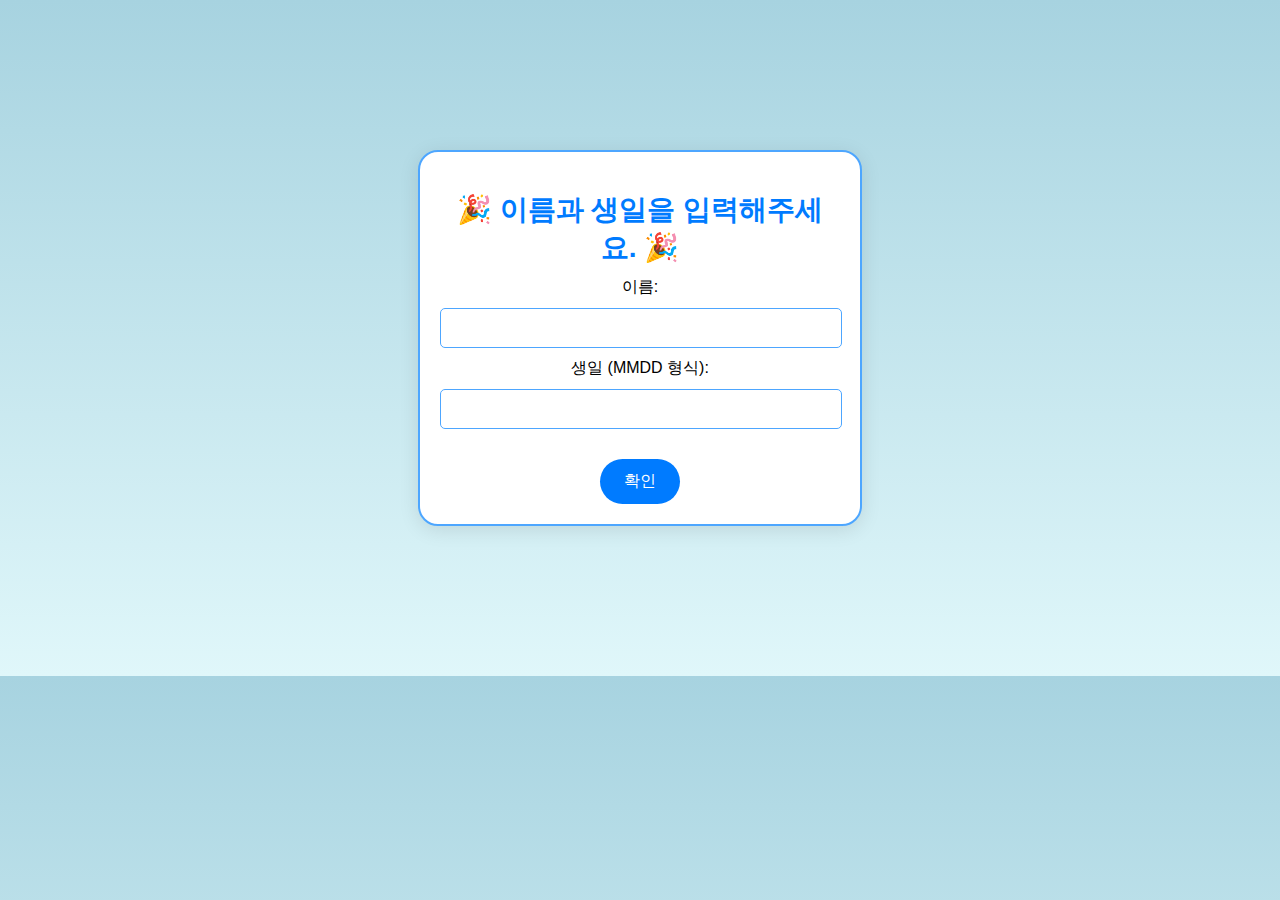
==== index.html @ 2f79fb25 "Add files via upload" ====
<!DOCTYPE html>
<html lang="ko">
<head>
    <meta charset="UTF-8">
    <meta name="viewport" content="width=device-width, initial-scale=1.0">
    <title>이름과 생일 입력</title>
    <link rel="stylesheet" href="style.css"> <!-- CSS 파일 연결 -->
</head>
<body>
    <div class="container">
        <h1>🎉 이름과 생일을 입력해주세요. 🎉</h1>
        <form id="birthdayForm">
            <label for="name">이름:</label>
            <input type="text" id="name" name="name" required>
            <br>
            <label for="birthday">생일 (MMDD 형식):</label>
            <input type="text" id="birthday" name="birthday" required>
            <br>
            <button type="submit">확인</button>
        </form>
    </div>

    </script>
</body>
</html>


    <script>
        document.getElementById('birthdayForm').addEventListener('submit', function(event) {
            event.preventDefault();
            const name = document.getElementById('name').value;
            const birthday = document.getElementById('birthday').value;

            if (birthday === "0929") {
                window.location.href = `birthday-success.html?name=${name}`;
            } else {
                window.location.href = "coming-soon.html";
            }
        });
    </script>
</body>
</html>
---- style.css ----
/* 기본 스타일 */
body {
    font-family: Arial, sans-serif;
    margin: 0;
    padding: 0;
    background: linear-gradient(to bottom, #a7d3e0, #e0f7fa); /* 파란색 그라데이션 배경 */
}

/* 중앙 정렬을 위한 컨테이너 */
.container {
    max-width: 400px; /* 모바일 화면에 맞게 너비 설정 */
    margin: 150px auto; /* 자동 마진으로 중앙 정렬 */
    padding: 20px;
    text-align: center;
    background-color: #fff; /* 흰색 배경 */
    border-radius: 20px; /* 둥근 모서리 */
    box-shadow: 0 4px 20px rgba(0, 0, 0, 0.1);
    border: 2px solid #4da6ff; /* 파란색 테두리 */
}

/* 제목 스타일 */
h1 {
    font-size: 28px; /* 제목 크기 증가 */
    color: #007bff; /* 짙은 파란색 텍스트 */
    margin-bottom: 10px; /* 제목과 입력창 간의 간격 */
}

h2 {
    font-size: 20px;
    color: #0056b3; /* 중간 텍스트 색 */
    margin-bottom: 20px; /* 제목과 버튼 간의 간격 */
}

/* 버튼 스타일 */
button {
    background-color: #007bff; /* 파란색 배경 */
    color: white; /* 흰색 텍스트 */
    padding: 12px 24px; /* 패딩 조정 */
    border: none;
    border-radius: 30px; /* 둥근 버튼 */
    cursor: pointer;
    font-size: 16px;
    margin-top: 20px; /* 버튼을 아래로 내리기 위해 마진 추가 */
}

button:hover {
    background-color: #0056b3; /* 버튼 호버 효과 */
}

/* 입력 필드 스타일 */
input[type="text"] {
    width: calc(100% - 20px); /* 가로 전체 사용, 패딩 고려 */
    padding: 10px;
    margin: 10px 0;
    border: 1px solid #4da6ff; /* 파란색 테두리 */
    border-radius: 5px;
    font-size: 16px;
}

/* 비디오 스타일 */
iframe {
    width: 100%; /* 화면 너비에 맞춤 */
    height: 315px; /* 고정 높이 */
    border: none; /* 테두리 제거 */
}

/* 편지 내용 스타일 */
#letterArea {
    padding: 10px;
    border: 1px dashed #007bff; /* 대시 테두리 */
    border-radius: 5px;
    margin-top: 20px;
    display: none; /* 기본적으로 숨김 */
}

/* 모바일 대응 */
@media (max-width: 768px) {
    h1 {
        font-size: 22px; /* 모바일에서 제목 크기 조정 */
    }

    button {
        font-size: 14px; /* 버튼 텍스트 크기 조정 */
    }

    input[type="text"] {
        font-size: 14px; /* 입력 필드 텍스트 크기 조정 */
    }
}
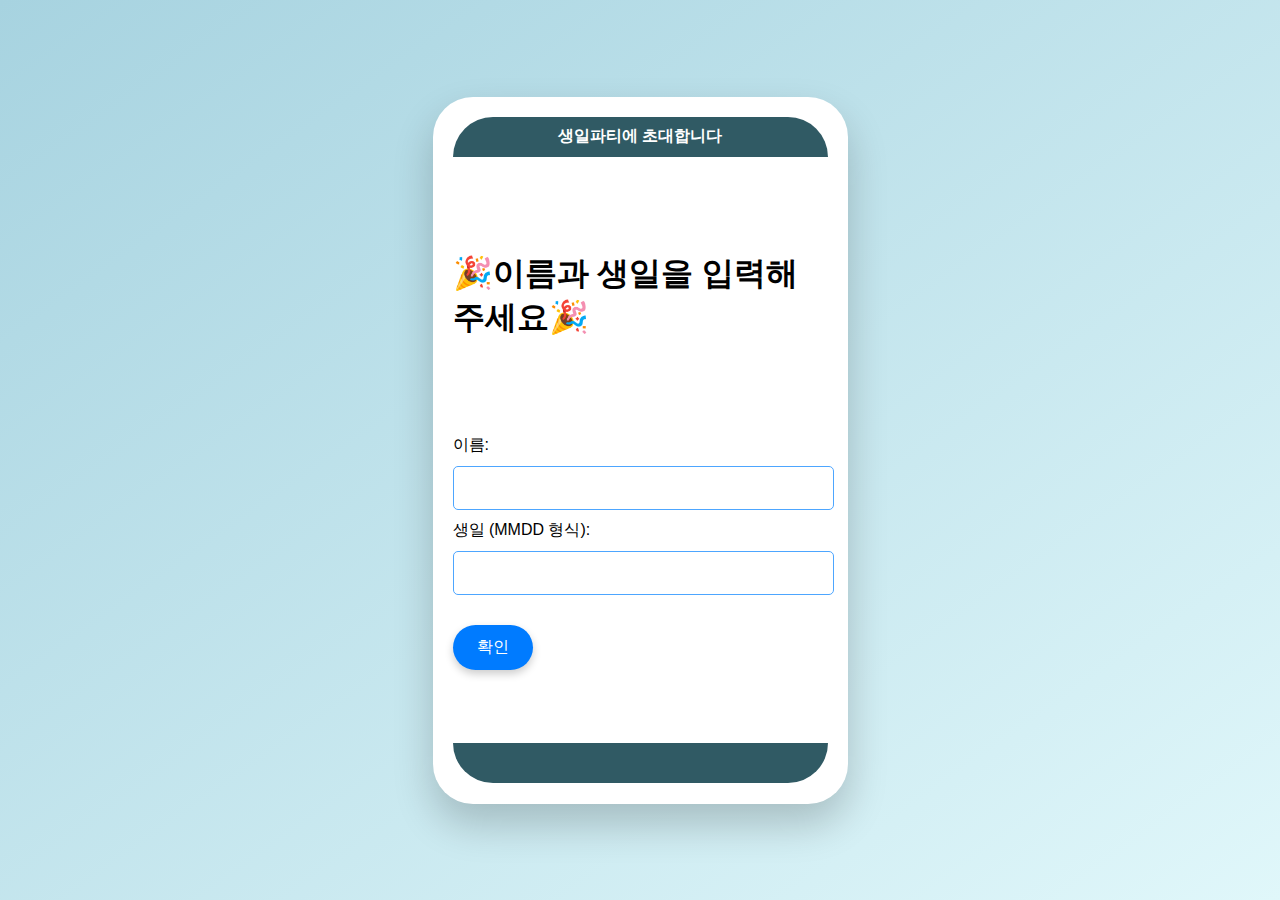
==== commit 76bc1c3a: "Add files via upload" ====
--- a/index.html
+++ b/index.html
@@ -3,12 +3,14 @@
 <head>
     <meta charset="UTF-8">
     <meta name="viewport" content="width=device-width, initial-scale=1.0">
-    <title>이름과 생일 입력</title>
+    <title>생일파티에 초대합니다.</title>
     <link rel="stylesheet" href="style.css"> <!-- CSS 파일 연결 -->
 </head>
 <body>
-    <div class="container">
-        <h1>🎉 이름과 생일을 입력해주세요. 🎉</h1>
+    <div class="phone">
+        <div class="phone-header">생일파티에 초대합니다</div>
+        
+        <h1>🎉이름과 생일을 입력해주세요🎉</h1>
         <form id="birthdayForm">
             <label for="name">이름:</label>
             <input type="text" id="name" name="name" required>
@@ -18,12 +20,9 @@
             <br>
             <button type="submit">확인</button>
         </form>
+        
+        <div class="phone-footer"></div>
     </div>
-
-    </script>
-</body>
-</html>
-
 
     <script>
         document.getElementById('birthdayForm').addEventListener('submit', function(event) {
@@ -40,5 +39,3 @@
     </script>
 </body>
 </html>
-
-
--- a/style.css
+++ b/style.css
@@ -1,34 +1,73 @@
 /* 기본 스타일 */
 body {
-    font-family: Arial, sans-serif;
+    font-family: 'Arial', sans-serif;
     margin: 0;
     padding: 0;
-    background: linear-gradient(to bottom, #a7d3e0, #e0f7fa); /* 파란색 그라데이션 배경 */
+    background: linear-gradient(to bottom right, #a7d3e0, #e0f7fa); /* 파란색 그라데이션 배경 */
+    display: flex;
+    justify-content: center;
+    align-items: center;
+    height: 100vh; /* 화면 전체 높이 */
 }
 
-/* 중앙 정렬을 위한 컨테이너 */
-.container {
-    max-width: 400px; /* 모바일 화면에 맞게 너비 설정 */
-    margin: 150px auto; /* 자동 마진으로 중앙 정렬 */
+/* 휴대폰 모양의 컨테이너 */
+.phone {
+    width: 375px; /* 휴대폰 너비 */
+    height: 667px; /* 휴대폰 높이 */
+    background-color: #fff;
+    border-radius: 40px; /* 둥근 모서리 강조 */
+    box-shadow: 0 20px 40px rgba(0, 0, 0, 0.2);
     padding: 20px;
-    text-align: center;
-    background-color: #fff; /* 흰색 배경 */
-    border-radius: 20px; /* 둥근 모서리 */
-    box-shadow: 0 4px 20px rgba(0, 0, 0, 0.1);
-    border: 2px solid #4da6ff; /* 파란색 테두리 */
+    display: flex;
+    flex-direction: column;
+    justify-content: space-between;
+    position: relative;
+    overflow: hidden; /* 내용이 넘칠 경우 숨김 */
 }
 
-/* 제목 스타일 */
-h1 {
-    font-size: 28px; /* 제목 크기 증가 */
-    color: #007bff; /* 짙은 파란색 텍스트 */
-    margin-bottom: 10px; /* 제목과 입력창 간의 간격 */
+/* 휴대폰 상단 */
+.phone-header {
+    height: 40px;
+    display: flex;
+    justify-content: center;
+    align-items: center;
+    background-color: #305a64;
+    border-top-left-radius: 40px;
+    border-top-right-radius: 40px;
+    color: #fff;
+    font-weight: bold;
+    font-size: 16px;
 }
 
-h2 {
-    font-size: 20px;
-    color: #0056b3; /* 중간 텍스트 색 */
-    margin-bottom: 20px; /* 제목과 버튼 간의 간격 */
+/* 컨테이너 스타일 */
+.container {
+    text-align: center; /* 텍스트 가운데 정렬 */
+}
+
+/* 파티 초대장 제목 스타일 */
+.invite-title {
+    font-size: 24px; /* 제목 크기 증가 */
+    color: #294e75;
+    margin-top: 20px;
+    font-weight: bold;
+}
+
+/* 파티 설명 텍스트 */
+.invite-text {
+    font-size: 14px; /* 텍스트 크기 증가 */
+    color: #333;
+    margin: 10px 0; /* 여백 조정 */
+}
+
+/* 입력 필드 스타일 */
+input[type="text"] {
+    width: calc(100% - 20px); /* 가로 전체 사용, 패딩 고려 */
+    padding: 12px; /* 패딩 증가 */
+    margin: 10px 0;
+    border: 1px solid #4da6ff; /* 파란색 테두리 */
+    border-radius: 5px;
+    font-size: 16px;
+    text-align: center;
 }
 
 /* 버튼 스타일 */
@@ -41,20 +80,21 @@
     cursor: pointer;
     font-size: 16px;
     margin-top: 20px; /* 버튼을 아래로 내리기 위해 마진 추가 */
+    box-shadow: 0 4px 8px rgba(0, 0, 0, 0.2); /* 버튼 그림자 추가 */
+    transition: background-color 0.3s, transform 0.2s; /* 애니메이션 효과 */
 }
 
 button:hover {
     background-color: #0056b3; /* 버튼 호버 효과 */
+    transform: translateY(-2px); /* 버튼 올라가는 효과 */
 }
 
-/* 입력 필드 스타일 */
-input[type="text"] {
-    width: calc(100% - 20px); /* 가로 전체 사용, 패딩 고려 */
-    padding: 10px;
-    margin: 10px 0;
-    border: 1px solid #4da6ff; /* 파란색 테두리 */
-    border-radius: 5px;
-    font-size: 16px;
+/* 하단 장식 */
+.phone-footer {
+    height: 40px;
+    background-color: #305a64;
+    border-bottom-left-radius: 40px;
+    border-bottom-right-radius: 40px;
 }
 
 /* 비디오 스타일 */
@@ -67,7 +107,7 @@
 /* 편지 내용 스타일 */
 #letterArea {
     padding: 10px;
-    border: 1px dashed #007bff; /* 대시 테두리 */
+    border: 1px dashed #92cfe7; /* 대시 테두리 */
     border-radius: 5px;
     margin-top: 20px;
     display: none; /* 기본적으로 숨김 */
@@ -75,15 +115,15 @@
 
 /* 모바일 대응 */
 @media (max-width: 768px) {
-    h1 {
-        font-size: 22px; /* 모바일에서 제목 크기 조정 */
+    .invite-title {
+        font-size: 20px;
     }
 
     button {
-        font-size: 14px; /* 버튼 텍스트 크기 조정 */
+        font-size: 14px;
     }
 
     input[type="text"] {
-        font-size: 14px; /* 입력 필드 텍스트 크기 조정 */
+        font-size: 14px;
     }
 }
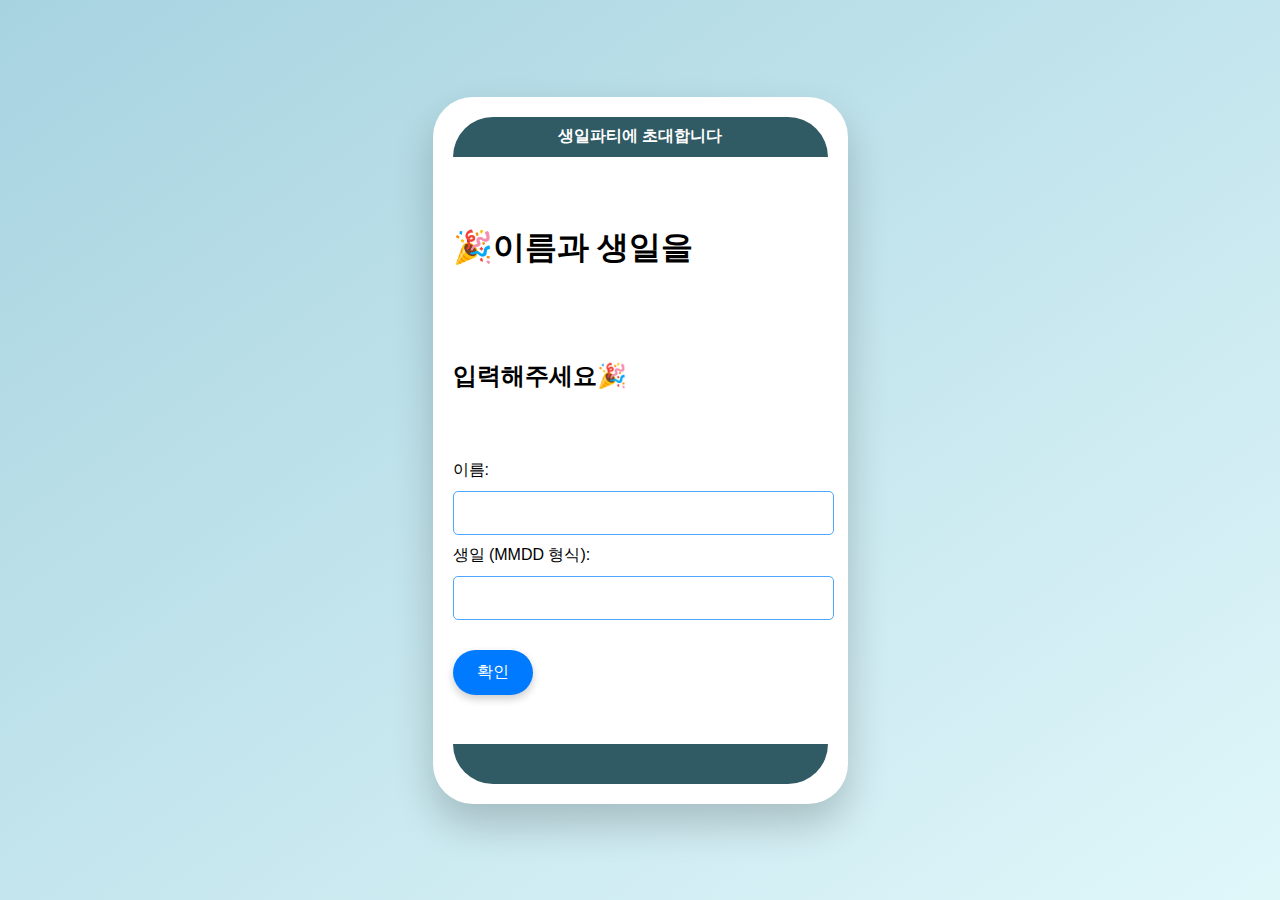
==== commit 1ee34b2d: "Update index.html" ====
--- a/index.html
+++ b/index.html
@@ -10,7 +10,8 @@
     <div class="phone">
         <div class="phone-header">생일파티에 초대합니다</div>
         
-        <h1>🎉이름과 생일을 입력해주세요🎉</h1>
+        <h1>🎉이름과 생일을 </h1>
+        <h2>입력해주세요🎉</h2>
         <form id="birthdayForm">
             <label for="name">이름:</label>
             <input type="text" id="name" name="name" required>
--- a/style.css
+++ b/style.css
@@ -113,6 +113,33 @@
     display: none; /* 기본적으로 숨김 */
 }
 
+/* 생일 종료 페이지 스타일 */
+.end-page {
+    text-align: center;
+    color: #4076af;
+    margin-top: 50px;
+}
+
+.end-page h1 {
+    font-size: 32px;
+    color: #305a64;
+    margin-bottom: 20px;
+}
+
+.end-page p {
+    font-size: 18px;
+    color: #333;
+    margin-bottom: 20px;
+}
+
+/* 이미지 스타일 */
+.end-page img {
+    width: 80%;
+    max-width: 300px;
+    margin: 20px auto;
+    display: block;
+}
+
 /* 모바일 대응 */
 @media (max-width: 768px) {
     .invite-title {
@@ -126,4 +153,12 @@
     input[type="text"] {
         font-size: 14px;
     }
+
+    .end-page h1 {
+        font-size: 24px;
+    }
+
+    .end-page p {
+        font-size: 16px;
+    }
 }
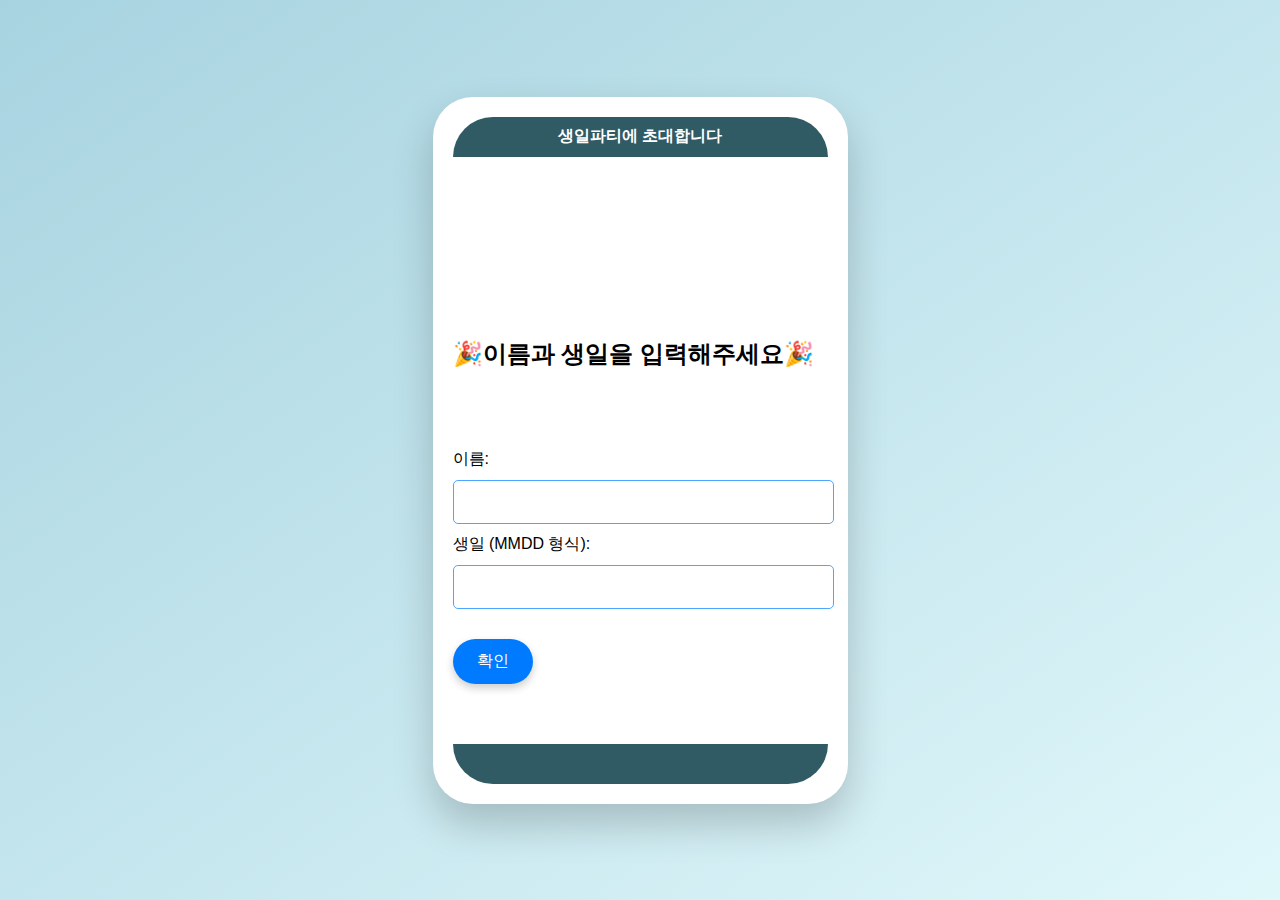
==== commit 7bc62eaf: "Update index.html" ====
--- a/index.html
+++ b/index.html
@@ -10,8 +10,8 @@
     <div class="phone">
         <div class="phone-header">생일파티에 초대합니다</div>
         
-        <h1>🎉이름과 생일을 </h1>
-        <h2>입력해주세요🎉</h2>
+        <h1></h1>
+          <h2>🎉이름과 생일을 입력해주세요🎉</h2>
         <form id="birthdayForm">
             <label for="name">이름:</label>
             <input type="text" id="name" name="name" required>
